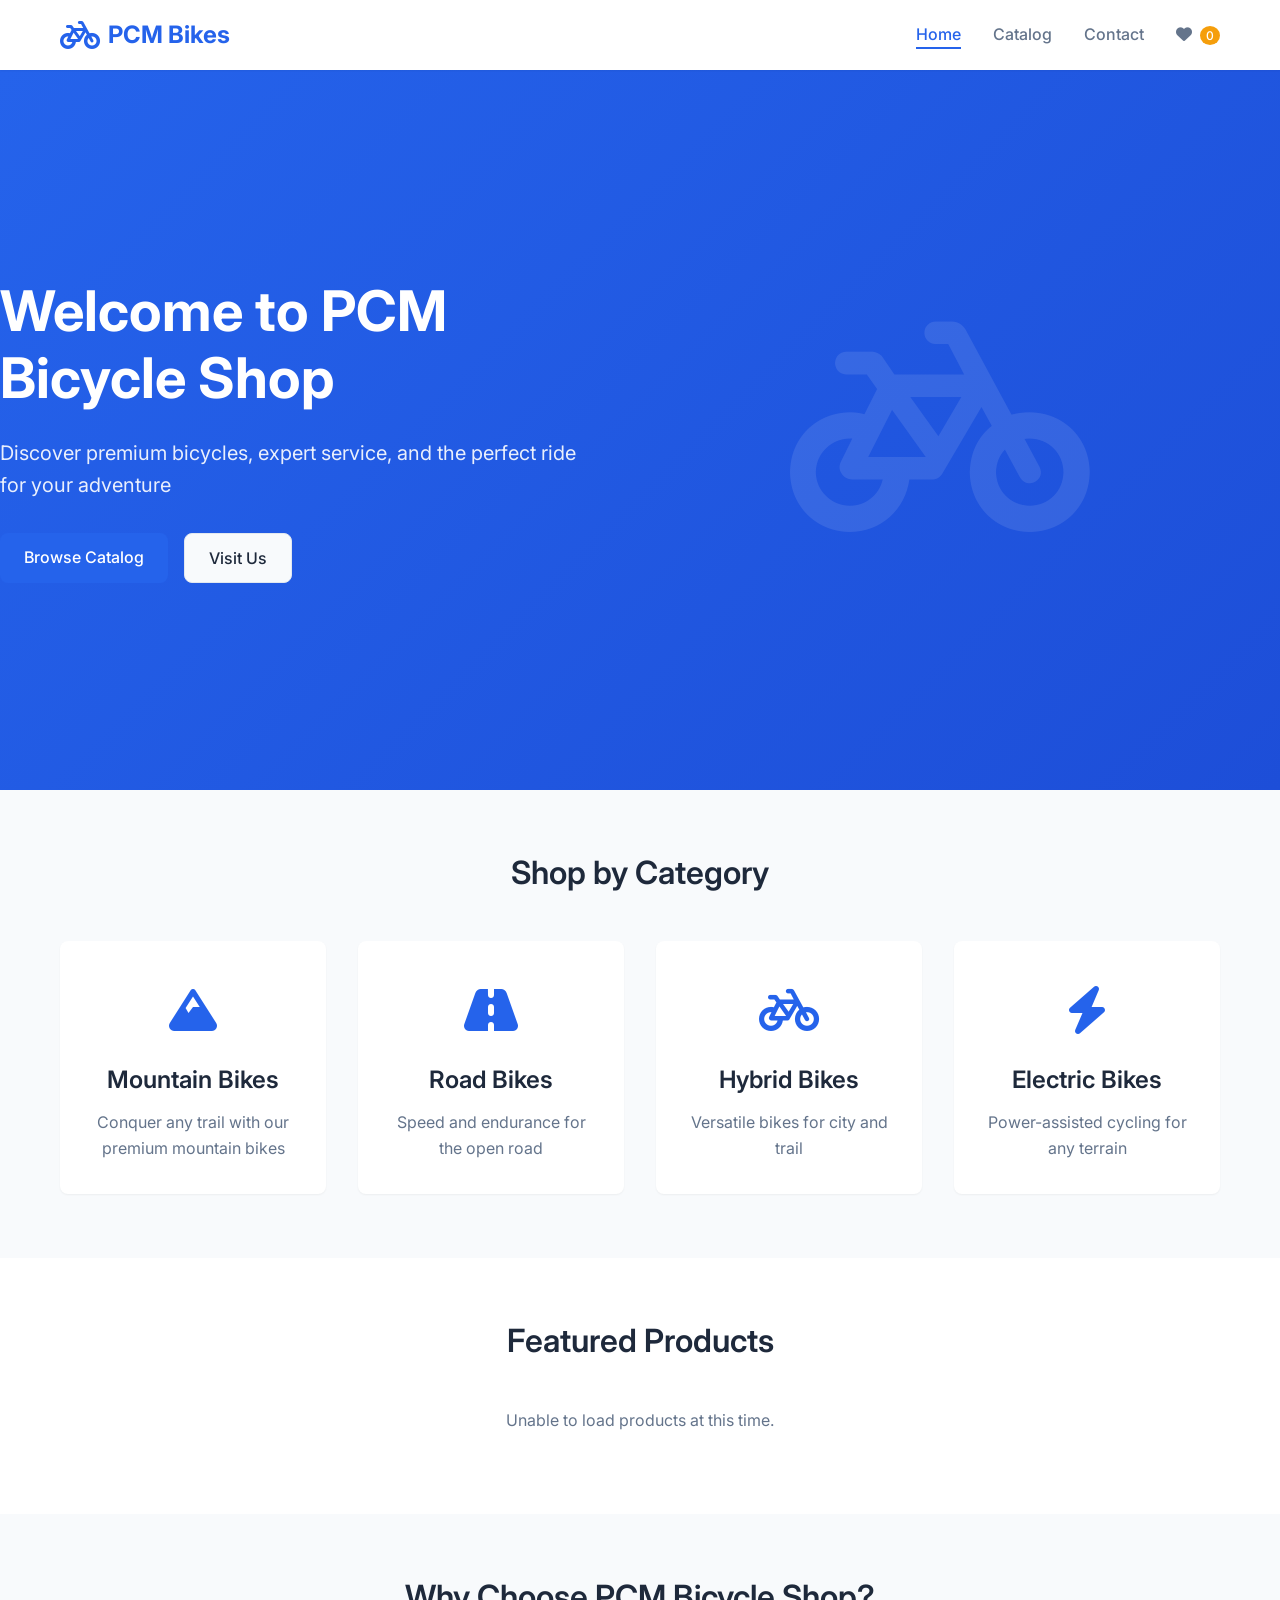
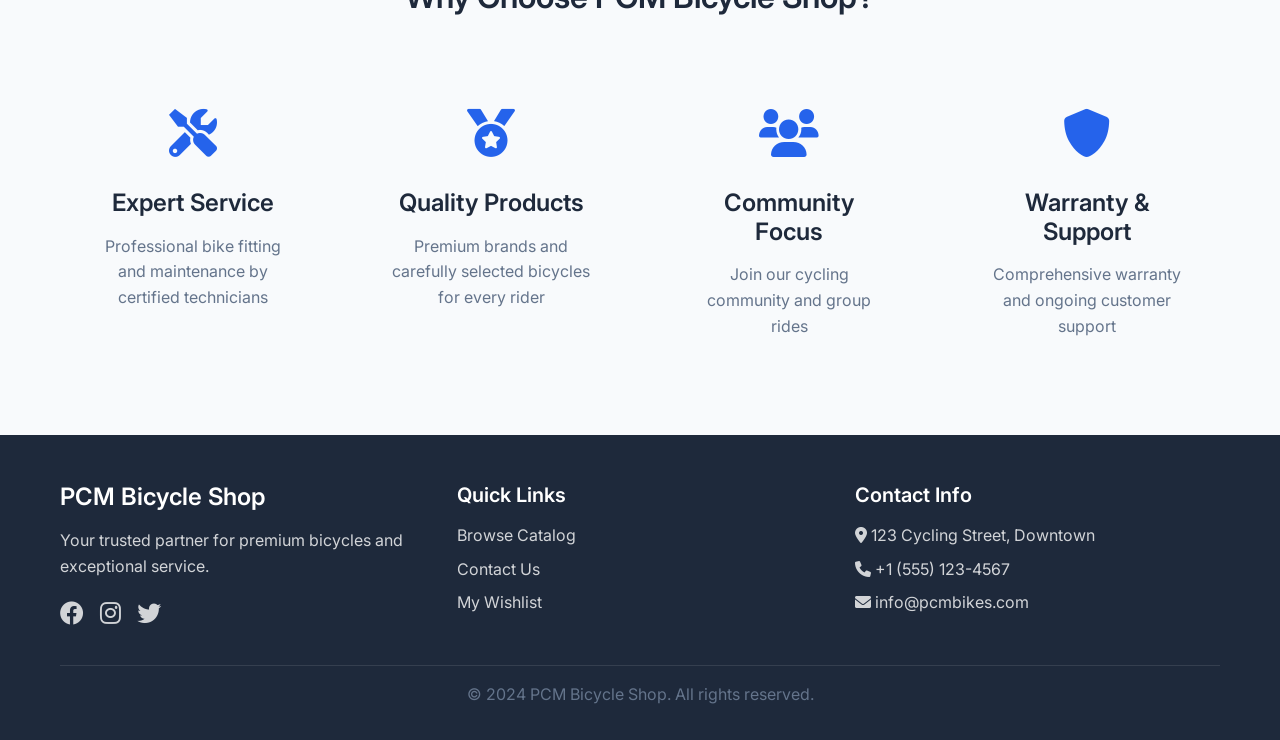
==== index.html @ 99d73397 "Only frontend" ====
<!DOCTYPE html>
<html lang="en">
<head>
    <meta charset="UTF-8">
    <meta name="viewport" content="width=device-width, initial-scale=1.0">
    <title>PCM Bicycle Shop - Premium Bikes & Accessories</title>
    <meta name="description" content="Discover premium bicycles, mountain bikes, road bikes, and cycling accessories at PCM Bicycle Shop. Expert service and quality products.">
    <link rel="stylesheet" href="css/main.css">
    <link rel="stylesheet" href="css/responsive.css">
    <link href="https://fonts.googleapis.com/css2?family=Inter:wght@300;400;500;600;700&display=swap" rel="stylesheet">
    <link rel="stylesheet" href="https://cdnjs.cloudflare.com/ajax/libs/font-awesome/6.0.0/css/all.min.css">
</head>
<body>
    <!-- Navigation -->
    <nav class="navbar">
        <div class="nav-container">
            <div class="nav-logo">
                <i class="fas fa-bicycle"></i>
                <span>PCM Bikes</span>
            </div>
            <ul class="nav-menu">
                <li class="nav-item">
                    <a href="index.html" class="nav-link active">Home</a>
                </li>
                <li class="nav-item">
                    <a href="catalog.html" class="nav-link">Catalog</a>
                </li>
                <li class="nav-item">
                    <a href="contact.html" class="nav-link">Contact</a>
                </li>
                <li class="nav-item">
                    <a href="wishlist.html" class="nav-link">
                        <i class="fas fa-heart"></i>
                        <span class="wishlist-count">0</span>
                    </a>
                </li>
            </ul>
            <div class="hamburger">
                <span class="bar"></span>
                <span class="bar"></span>
                <span class="bar"></span>
            </div>
        </div>
    </nav>

    <!-- Hero Section -->
    <section class="hero">
        <div class="hero-content">
            <h1>Welcome to PCM Bicycle Shop</h1>
            <p>Discover premium bicycles, expert service, and the perfect ride for your adventure</p>
            <div class="hero-buttons">
                <a href="catalog.html" class="btn btn-primary">Browse Catalog</a>
                <a href="contact.html" class="btn btn-secondary">Visit Us</a>
            </div>
        </div>
        <div class="hero-image">
            <div class="bike-animation">
                <i class="fas fa-bicycle"></i>
            </div>
        </div>
    </section>

    <!-- Featured Categories -->
    <section class="categories">
        <div class="container">
            <h2>Shop by Category</h2>
            <div class="category-grid">
                <div class="category-card" data-category="Mountain Bikes">
                    <div class="category-icon">
                        <i class="fas fa-mountain"></i>
                    </div>
                    <h3>Mountain Bikes</h3>
                    <p>Conquer any trail with our premium mountain bikes</p>
                </div>
                <div class="category-card" data-category="Road Bikes">
                    <div class="category-icon">
                        <i class="fas fa-road"></i>
                    </div>
                    <h3>Road Bikes</h3>
                    <p>Speed and endurance for the open road</p>
                </div>
                <div class="category-card" data-category="Hybrid Bikes">
                    <div class="category-icon">
                        <i class="fas fa-bicycle"></i>
                    </div>
                    <h3>Hybrid Bikes</h3>
                    <p>Versatile bikes for city and trail</p>
                </div>
                <div class="category-card" data-category="Electric Bikes">
                    <div class="category-icon">
                        <i class="fas fa-bolt"></i>
                    </div>
                    <h3>Electric Bikes</h3>
                    <p>Power-assisted cycling for any terrain</p>
                </div>
            </div>
        </div>
    </section>

    <!-- Featured Products -->
    <section class="featured-products">
        <div class="container">
            <h2>Featured Products</h2>
            <div class="products-grid" id="featured-products">
                <!-- Products will be loaded dynamically -->
            </div>
        </div>
    </section>

    <!-- Why Choose Us -->
    <section class="why-choose-us">
        <div class="container">
            <h2>Why Choose PCM Bicycle Shop?</h2>
            <div class="features-grid">
                <div class="feature">
                    <div class="feature-icon">
                        <i class="fas fa-tools"></i>
                    </div>
                    <h3>Expert Service</h3>
                    <p>Professional bike fitting and maintenance by certified technicians</p>
                </div>
                <div class="feature">
                    <div class="feature-icon">
                        <i class="fas fa-medal"></i>
                    </div>
                    <h3>Quality Products</h3>
                    <p>Premium brands and carefully selected bicycles for every rider</p>
                </div>
                <div class="feature">
                    <div class="feature-icon">
                        <i class="fas fa-users"></i>
                    </div>
                    <h3>Community Focus</h3>
                    <p>Join our cycling community and group rides</p>
                </div>
                <div class="feature">
                    <div class="feature-icon">
                        <i class="fas fa-shield-alt"></i>
                    </div>
                    <h3>Warranty & Support</h3>
                    <p>Comprehensive warranty and ongoing customer support</p>
                </div>
            </div>
        </div>
    </section>

    <!-- Footer -->
    <footer class="footer">
        <div class="container">
            <div class="footer-content">
                <div class="footer-section">
                    <h3>PCM Bicycle Shop</h3>
                    <p>Your trusted partner for premium bicycles and exceptional service.</p>
                    <div class="social-links">
                        <a href="#"><i class="fab fa-facebook"></i></a>
                        <a href="#"><i class="fab fa-instagram"></i></a>
                        <a href="#"><i class="fab fa-twitter"></i></a>
                    </div>
                </div>
                <div class="footer-section">
                    <h4>Quick Links</h4>
                    <ul>
                        <li><a href="catalog.html">Browse Catalog</a></li>
                        <li><a href="contact.html">Contact Us</a></li>
                        <li><a href="wishlist.html">My Wishlist</a></li>
                    </ul>
                </div>
                <div class="footer-section">
                    <h4>Contact Info</h4>
                    <p><i class="fas fa-map-marker-alt"></i> 123 Cycling Street, Downtown</p>
                    <p><i class="fas fa-phone"></i> +1 (555) 123-4567</p>
                    <p><i class="fas fa-envelope"></i> info@pcmbikes.com</p>
                </div>
            </div>
            <div class="footer-bottom">
                <p>&copy; 2024 PCM Bicycle Shop. All rights reserved.</p>
            </div>
        </div>
    </footer>

    <script src="js/main.js"></script>
</body>
</html>
---- css/main.css ----
/* Reset and Base Styles */
* {
    margin: 0;
    padding: 0;
    box-sizing: border-box;
}

:root {
    --primary-color: #2563eb;
    --primary-dark: #1d4ed8;
    --secondary-color: #64748b;
    --accent-color: #f59e0b;
    --success-color: #10b981;
    --danger-color: #ef4444;
    --warning-color: #f59e0b;
    --text-primary: #1e293b;
    --text-secondary: #64748b;
    --text-light: #94a3b8;
    --bg-primary: #ffffff;
    --bg-secondary: #f8fafc;
    --bg-dark: #1e293b;
    --border-color: #e2e8f0;
    --shadow-sm: 0 1px 2px 0 rgb(0 0 0 / 0.05);
    --shadow-md: 0 4px 6px -1px rgb(0 0 0 / 0.1), 0 2px 4px -2px rgb(0 0 0 / 0.1);
    --shadow-lg: 0 10px 15px -3px rgb(0 0 0 / 0.1), 0 4px 6px -4px rgb(0 0 0 / 0.1);
    --border-radius: 8px;
    --transition: all 0.3s ease;
}

body {
    font-family: 'Inter', -apple-system, BlinkMacSystemFont, 'Segoe UI', Roboto, sans-serif;
    line-height: 1.6;
    color: var(--text-primary);
    background-color: var(--bg-primary);
}

.container {
    max-width: 1200px;
    margin: 0 auto;
    padding: 0 20px;
}

/* Typography */
h1, h2, h3, h4, h5, h6 {
    font-weight: 600;
    line-height: 1.2;
    margin-bottom: 1rem;
}

h1 { font-size: 2.5rem; }
h2 { font-size: 2rem; }
h3 { font-size: 1.5rem; }
h4 { font-size: 1.25rem; }
h5 { font-size: 1.125rem; }
h6 { font-size: 1rem; }

p {
    margin-bottom: 1rem;
    color: var(--text-secondary);
}

/* Buttons */
.btn {
    display: inline-block;
    padding: 12px 24px;
    border: none;
    border-radius: var(--border-radius);
    text-decoration: none;
    font-weight: 500;
    text-align: center;
    cursor: pointer;
    transition: var(--transition);
    font-size: 1rem;
    line-height: 1.5;
}

.btn-primary {
    background-color: var(--primary-color);
    color: white;
}

.btn-primary:hover {
    background-color: var(--primary-dark);
    transform: translateY(-2px);
    box-shadow: var(--shadow-lg);
}

.btn-secondary {
    background-color: var(--bg-secondary);
    color: var(--text-primary);
    border: 1px solid var(--border-color);
}

.btn-secondary:hover {
    background-color: var(--border-color);
    transform: translateY(-2px);
    box-shadow: var(--shadow-md);
}

.btn-outline {
    background-color: transparent;
    color: var(--primary-color);
    border: 2px solid var(--primary-color);
}

.btn-outline:hover {
    background-color: var(--primary-color);
    color: white;
}

/* Navigation */
.navbar {
    background-color: var(--bg-primary);
    box-shadow: var(--shadow-sm);
    position: sticky;
    top: 0;
    z-index: 1000;
    padding: 1rem 0;
}

.nav-container {
    max-width: 1200px;
    margin: 0 auto;
    padding: 0 20px;
    display: flex;
    justify-content: space-between;
    align-items: center;
}

.nav-logo {
    display: flex;
    align-items: center;
    gap: 0.5rem;
    font-size: 1.5rem;
    font-weight: 700;
    color: var(--primary-color);
}

.nav-logo i {
    font-size: 2rem;
}

.nav-menu {
    display: flex;
    list-style: none;
    gap: 2rem;
    align-items: center;
}

.nav-link {
    text-decoration: none;
    color: var(--text-secondary);
    font-weight: 500;
    transition: var(--transition);
    position: relative;
}

.nav-link:hover,
.nav-link.active {
    color: var(--primary-color);
}

.nav-link.active::after {
    content: '';
    position: absolute;
    bottom: -5px;
    left: 0;
    width: 100%;
    height: 2px;
    background-color: var(--primary-color);
}

.wishlist-count {
    background-color: var(--accent-color);
    color: white;
    border-radius: 50%;
    padding: 2px 6px;
    font-size: 0.75rem;
    margin-left: 0.25rem;
}

.hamburger {
    display: none;
    flex-direction: column;
    cursor: pointer;
}

.bar {
    width: 25px;
    height: 3px;
    background-color: var(--text-primary);
    margin: 3px 0;
    transition: var(--transition);
}

/* Hero Section */
.hero {
    background: linear-gradient(135deg, var(--primary-color) 0%, var(--primary-dark) 100%);
    color: white;
    padding: 4rem 0;
    display: flex;
    align-items: center;
    min-height: 80vh;
}

.hero-content {
    flex: 1;
    max-width: 600px;
}

.hero h1 {
    font-size: 3.5rem;
    margin-bottom: 1.5rem;
    font-weight: 700;
}

.hero p {
    font-size: 1.25rem;
    margin-bottom: 2rem;
    color: rgba(255, 255, 255, 0.9);
}

.hero-buttons {
    display: flex;
    gap: 1rem;
    flex-wrap: wrap;
}

.hero-image {
    flex: 1;
    display: flex;
    justify-content: center;
    align-items: center;
}

.bike-animation {
    font-size: 15rem;
    color: rgba(255, 255, 255, 0.1);
    animation: float 6s ease-in-out infinite;
}

@keyframes float {
    0%, 100% { transform: translateY(0px); }
    50% { transform: translateY(-20px); }
}

/* Categories Section */
.categories {
    padding: 4rem 0;
    background-color: var(--bg-secondary);
}

.categories h2 {
    text-align: center;
    margin-bottom: 3rem;
}

.category-grid {
    display: grid;
    grid-template-columns: repeat(auto-fit, minmax(250px, 1fr));
    gap: 2rem;
}

.category-card {
    background-color: var(--bg-primary);
    padding: 2rem;
    border-radius: var(--border-radius);
    text-align: center;
    box-shadow: var(--shadow-sm);
    transition: var(--transition);
    cursor: pointer;
}

.category-card:hover {
    transform: translateY(-5px);
    box-shadow: var(--shadow-lg);
}

.category-icon {
    font-size: 3rem;
    color: var(--primary-color);
    margin-bottom: 1rem;
}

.category-card h3 {
    margin-bottom: 1rem;
    color: var(--text-primary);
}

.category-card p {
    color: var(--text-secondary);
    margin-bottom: 0;
}

/* Featured Products */
.featured-products {
    padding: 4rem 0;
}

.featured-products h2 {
    text-align: center;
    margin-bottom: 3rem;
}

.products-grid {
    display: grid;
    grid-template-columns: repeat(auto-fit, minmax(300px, 1fr));
    gap: 2rem;
}

.product-card {
    background-color: var(--bg-primary);
    border-radius: var(--border-radius);
    overflow: hidden;
    box-shadow: var(--shadow-sm);
    transition: var(--transition);
}

.product-card:hover {
    transform: translateY(-5px);
    box-shadow: var(--shadow-lg);
}

.product-image {
    width: 100%;
    height: 200px;
    background-color: var(--bg-secondary);
    display: flex;
    align-items: center;
    justify-content: center;
    color: var(--text-light);
    font-size: 3rem;
}

.product-info {
    padding: 1.5rem;
}

.product-name {
    font-size: 1.25rem;
    font-weight: 600;
    margin-bottom: 0.5rem;
    color: var(--text-primary);
}

.product-brand {
    color: var(--text-secondary);
    font-size: 0.875rem;
    margin-bottom: 0.5rem;
}

.product-price {
    font-size: 1.5rem;
    font-weight: 700;
    color: var(--primary-color);
    margin-bottom: 1rem;
}

.product-actions {
    display: flex;
    gap: 0.5rem;
}

.btn-wishlist {
    background-color: transparent;
    color: var(--text-secondary);
    border: 1px solid var(--border-color);
    padding: 8px 12px;
    border-radius: var(--border-radius);
    cursor: pointer;
    transition: var(--transition);
}

.btn-wishlist:hover,
.btn-wishlist.active {
    color: var(--danger-color);
    border-color: var(--danger-color);
}

/* Why Choose Us */
.why-choose-us {
    padding: 4rem 0;
    background-color: var(--bg-secondary);
}

.why-choose-us h2 {
    text-align: center;
    margin-bottom: 3rem;
}

.features-grid {
    display: grid;
    grid-template-columns: repeat(auto-fit, minmax(250px, 1fr));
    gap: 2rem;
}

.feature {
    text-align: center;
    padding: 2rem;
}

.feature-icon {
    font-size: 3rem;
    color: var(--primary-color);
    margin-bottom: 1rem;
}

.feature h3 {
    margin-bottom: 1rem;
    color: var(--text-primary);
}

.feature p {
    color: var(--text-secondary);
    margin-bottom: 0;
}

/* Footer */
.footer {
    background-color: var(--bg-dark);
    color: white;
    padding: 3rem 0 1rem;
}

.footer-content {
    display: grid;
    grid-template-columns: repeat(auto-fit, minmax(250px, 1fr));
    gap: 2rem;
    margin-bottom: 2rem;
}

.footer-section h3,
.footer-section h4 {
    color: white;
    margin-bottom: 1rem;
}

.footer-section p {
    color: rgba(255, 255, 255, 0.8);
    margin-bottom: 0.5rem;
}

.footer-section ul {
    list-style: none;
}

.footer-section ul li {
    margin-bottom: 0.5rem;
}

.footer-section ul li a {
    color: rgba(255, 255, 255, 0.8);
    text-decoration: none;
    transition: var(--transition);
}

.footer-section ul li a:hover {
    color: white;
}

.social-links {
    display: flex;
    gap: 1rem;
    margin-top: 1rem;
}

.social-links a {
    color: rgba(255, 255, 255, 0.8);
    font-size: 1.5rem;
    transition: var(--transition);
}

.social-links a:hover {
    color: white;
    transform: translateY(-2px);
}

.footer-bottom {
    border-top: 1px solid rgba(255, 255, 255, 0.1);
    padding-top: 1rem;
    text-align: center;
    color: rgba(255, 255, 255, 0.6);
}

/* Modal */
.modal {
    display: none;
    position: fixed;
    z-index: 2000;
    left: 0;
    top: 0;
    width: 100%;
    height: 100%;
    background-color: rgba(0, 0, 0, 0.5);
}

.modal-content {
    background-color: var(--bg-primary);
    margin: 5% auto;
    padding: 2rem;
    border-radius: var(--border-radius);
    width: 90%;
    max-width: 600px;
    max-height: 80vh;
    overflow-y: auto;
    position: relative;
}

.close {
    color: var(--text-light);
    float: right;
    font-size: 28px;
    font-weight: bold;
    cursor: pointer;
    position: absolute;
    top: 1rem;
    right: 1rem;
}

.close:hover {
    color: var(--text-primary);
}

/* Loading Spinner */
.loading-spinner {
    text-align: center;
    padding: 3rem;
}

.spinner {
    border: 4px solid var(--border-color);
    border-top: 4px solid var(--primary-color);
    border-radius: 50%;
    width: 50px;
    height: 50px;
    animation: spin 1s linear infinite;
    margin: 0 auto 1rem;
}

@keyframes spin {
    0% { transform: rotate(0deg); }
    100% { transform: rotate(360deg); }
}

/* Utility Classes */
.text-center { text-align: center; }
.text-left { text-align: left; }
.text-right { text-align: right; }

.mb-1 { margin-bottom: 0.5rem; }
.mb-2 { margin-bottom: 1rem; }
.mb-3 { margin-bottom: 1.5rem; }
.mb-4 { margin-bottom: 2rem; }

.mt-1 { margin-top: 0.5rem; }
.mt-2 { margin-top: 1rem; }
.mt-3 { margin-top: 1.5rem; }
.mt-4 { margin-top: 2rem; }

.d-none { display: none; }
.d-block { display: block; }
.d-flex { display: flex; }
.d-grid { display: grid; }

.justify-center { justify-content: center; }
.justify-between { justify-content: space-between; }
.align-center { align-items: center; }

.gap-1 { gap: 0.5rem; }
.gap-2 { gap: 1rem; }
.gap-3 { gap: 1.5rem; }
.gap-4 { gap: 2rem; }
---- css/responsive.css ----
/* Responsive Design */

/* Tablet */
@media (max-width: 768px) {
    .hamburger {
        display: flex;
    }
    
    .nav-menu {
        position: fixed;
        left: -100%;
        top: 70px;
        flex-direction: column;
        background-color: var(--bg-primary);
        width: 100%;
        text-align: center;
        transition: 0.3s;
        box-shadow: var(--shadow-md);
        padding: 2rem 0;
    }
    
    .nav-menu.active {
        left: 0;
    }
    
    .nav-menu li {
        margin: 1rem 0;
    }
    
    .hero {
        flex-direction: column;
        text-align: center;
        padding: 3rem 0;
    }
    
    .hero h1 {
        font-size: 2.5rem;
    }
    
    .hero-buttons {
        justify-content: center;
    }
    
    .bike-animation {
        font-size: 10rem;
        margin-top: 2rem;
    }
    
    .category-grid {
        grid-template-columns: repeat(auto-fit, minmax(200px, 1fr));
        gap: 1.5rem;
    }
    
    .products-grid {
        grid-template-columns: repeat(auto-fit, minmax(280px, 1fr));
        gap: 1.5rem;
    }
    
    .features-grid {
        grid-template-columns: repeat(auto-fit, minmax(200px, 1fr));
        gap: 1.5rem;
    }
    
    .footer-content {
        grid-template-columns: repeat(auto-fit, minmax(200px, 1fr));
        gap: 1.5rem;
    }
}

/* Mobile */
@media (max-width: 480px) {
    .container {
        padding: 0 15px;
    }
    
    .hero h1 {
        font-size: 2rem;
    }
    
    .hero p {
        font-size: 1rem;
    }
    
    .hero-buttons {
        flex-direction: column;
        align-items: center;
    }
    
    .bike-animation {
        font-size: 8rem;
    }
    
    .category-grid {
        grid-template-columns: 1fr;
        gap: 1rem;
    }
    
    .category-card {
        padding: 1.5rem;
    }
    
    .products-grid {
        grid-template-columns: 1fr;
        gap: 1rem;
    }
    
    .features-grid {
        grid-template-columns: 1fr;
        gap: 1rem;
    }
    
    .footer-content {
        grid-template-columns: 1fr;
        gap: 1rem;
    }
    
    .modal-content {
        margin: 10% auto;
        padding: 1rem;
        width: 95%;
    }
    
    .btn {
        padding: 10px 20px;
        font-size: 0.875rem;
    }
}

/* Small Mobile */
@media (max-width: 360px) {
    .hero h1 {
        font-size: 1.75rem;
    }
    
    .catalog-header h1,
    .contact-header h1,
    .wishlist-header h1 {
        font-size: 1.75rem;
    }
    
    .category-card,
    .product-card,
    .contact-card {
        padding: 1rem;
    }
    
    .product-info,
    .wishlist-item-info {
        padding: 1rem;
    }
    
    .filters-container {
        gap: 0.75rem;
    }
    
    .filter-options select {
        min-width: 100px;
        font-size: 0.8rem;
    }
}
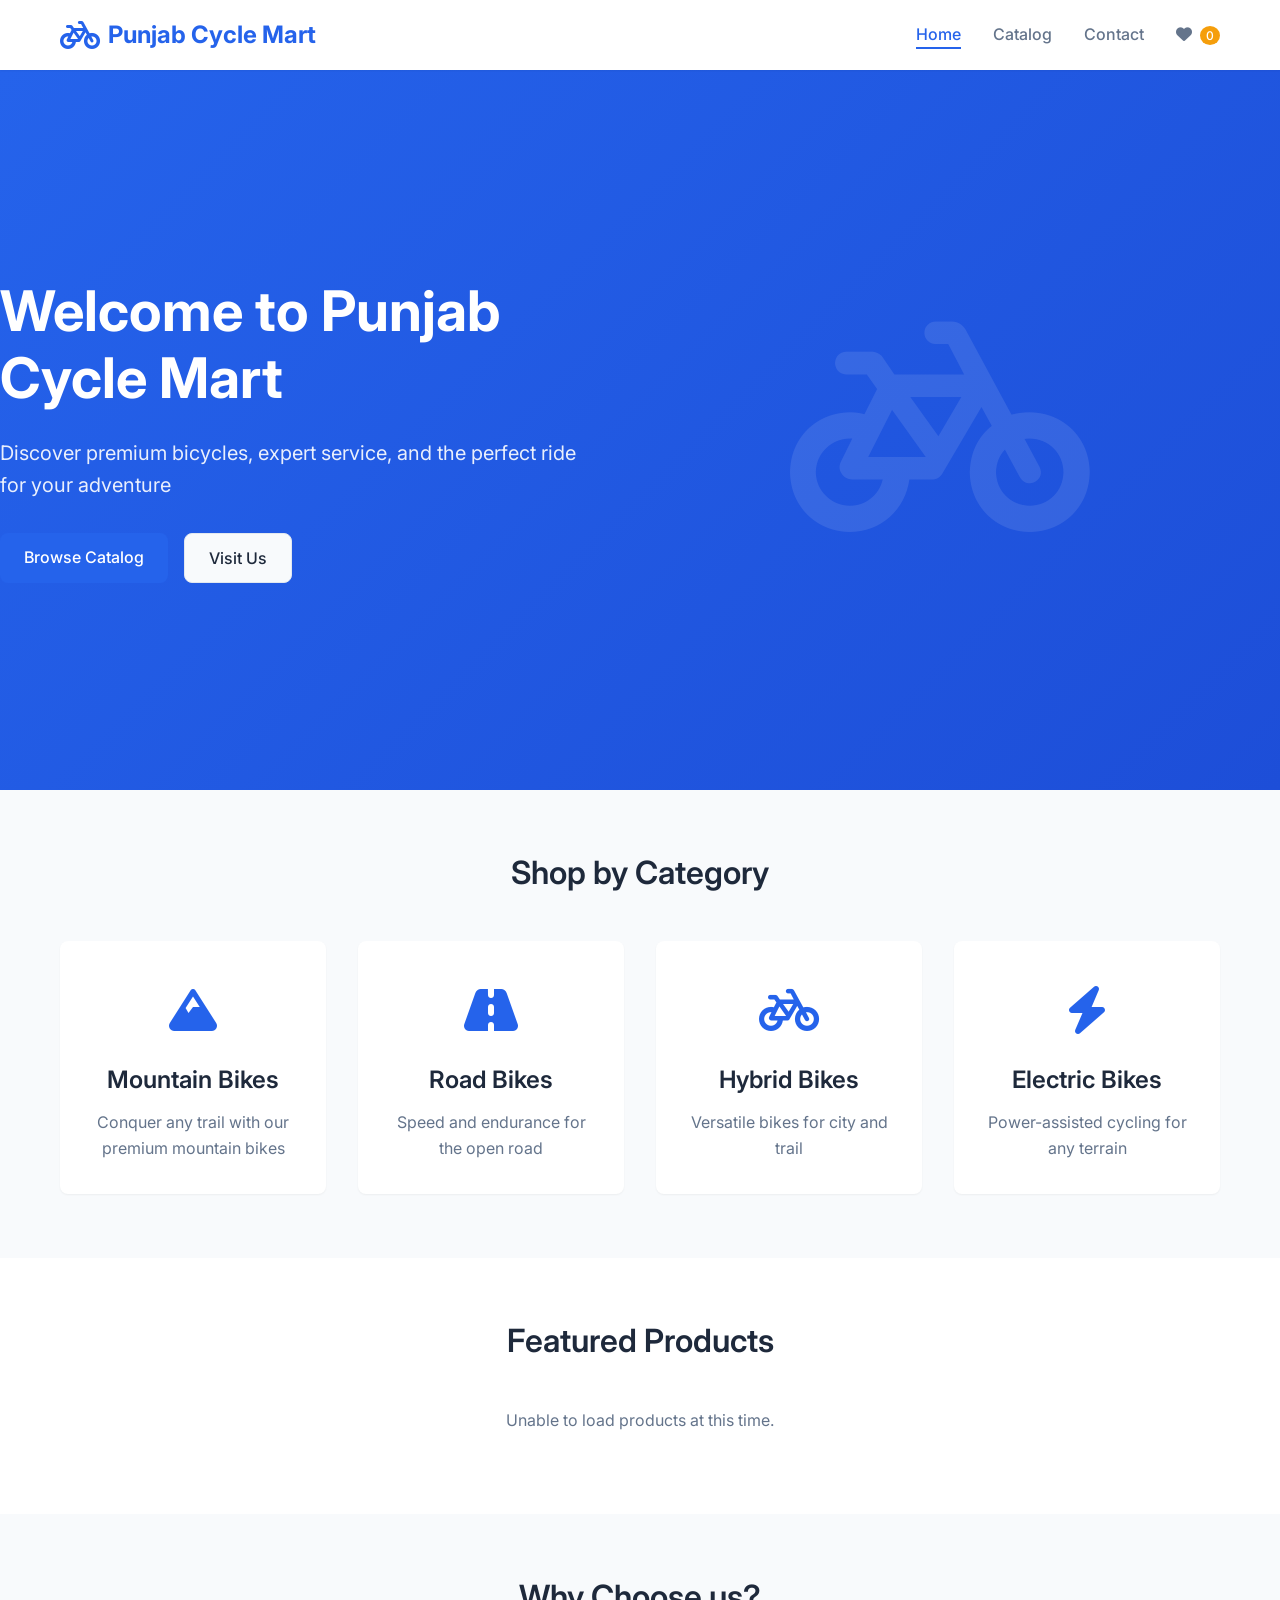
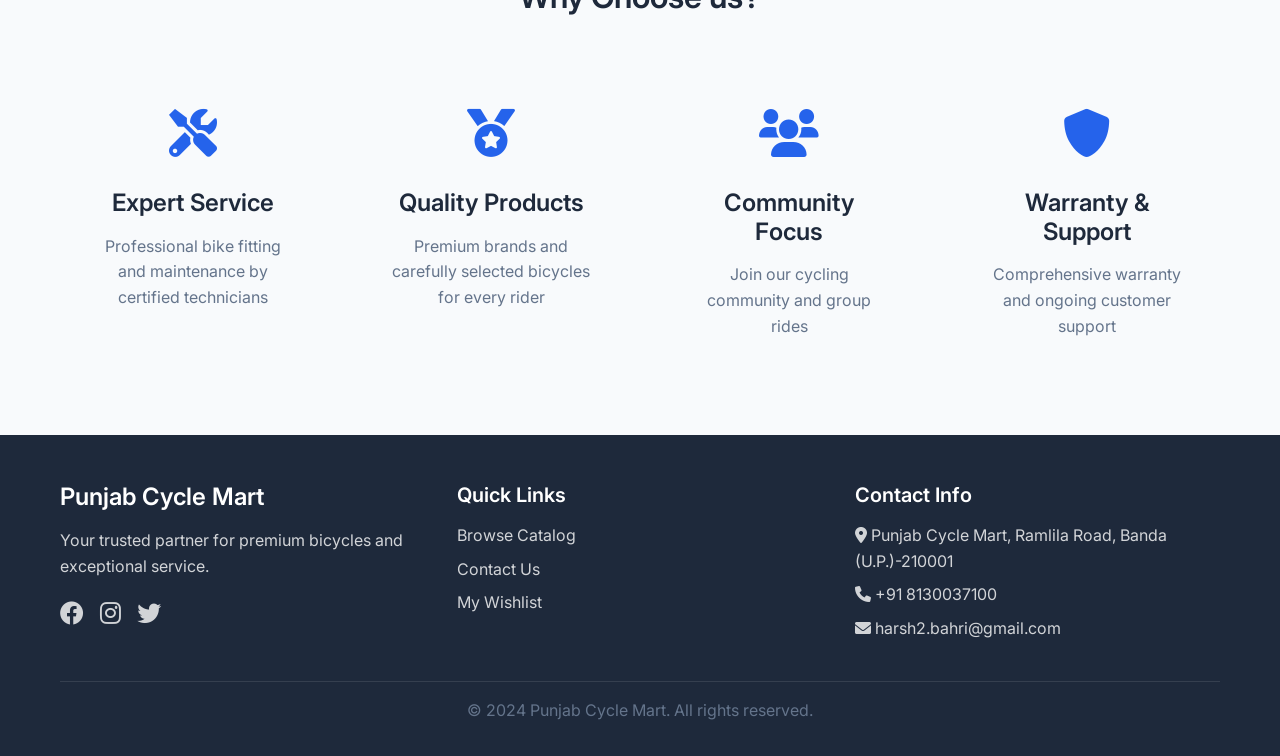
==== commit dcb19d93: "Only frontend" ====
--- a/index.html
+++ b/index.html
@@ -3,7 +3,7 @@
 <head>
     <meta charset="UTF-8">
     <meta name="viewport" content="width=device-width, initial-scale=1.0">
-    <title>PCM Bicycle Shop - Premium Bikes & Accessories</title>
+    <title>Punjab Cycle Mart - Premium Bikes & Accessories</title>
     <meta name="description" content="Discover premium bicycles, mountain bikes, road bikes, and cycling accessories at PCM Bicycle Shop. Expert service and quality products.">
     <link rel="stylesheet" href="css/main.css">
     <link rel="stylesheet" href="css/responsive.css">
@@ -16,7 +16,7 @@
         <div class="nav-container">
             <div class="nav-logo">
                 <i class="fas fa-bicycle"></i>
-                <span>PCM Bikes</span>
+                <span>Punjab Cycle Mart</span>
             </div>
             <ul class="nav-menu">
                 <li class="nav-item">
@@ -46,7 +46,7 @@
     <!-- Hero Section -->
     <section class="hero">
         <div class="hero-content">
-            <h1>Welcome to PCM Bicycle Shop</h1>
+            <h1>Welcome to Punjab Cycle Mart</h1>
             <p>Discover premium bicycles, expert service, and the perfect ride for your adventure</p>
             <div class="hero-buttons">
                 <a href="catalog.html" class="btn btn-primary">Browse Catalog</a>
@@ -110,7 +110,7 @@
     <!-- Why Choose Us -->
     <section class="why-choose-us">
         <div class="container">
-            <h2>Why Choose PCM Bicycle Shop?</h2>
+            <h2>Why Choose us?</h2>
             <div class="features-grid">
                 <div class="feature">
                     <div class="feature-icon">
@@ -149,7 +149,7 @@
         <div class="container">
             <div class="footer-content">
                 <div class="footer-section">
-                    <h3>PCM Bicycle Shop</h3>
+                    <h3>Punjab Cycle Mart</h3>
                     <p>Your trusted partner for premium bicycles and exceptional service.</p>
                     <div class="social-links">
                         <a href="#"><i class="fab fa-facebook"></i></a>
@@ -167,13 +167,13 @@
                 </div>
                 <div class="footer-section">
                     <h4>Contact Info</h4>
-                    <p><i class="fas fa-map-marker-alt"></i> 123 Cycling Street, Downtown</p>
-                    <p><i class="fas fa-phone"></i> +1 (555) 123-4567</p>
-                    <p><i class="fas fa-envelope"></i> info@pcmbikes.com</p>
+                    <p><i class="fas fa-map-marker-alt"></i> Punjab Cycle Mart, Ramlila Road, Banda (U.P.)-210001</p>
+                    <p><i class="fas fa-phone"></i> +91 8130037100</p>
+                    <p><i class="fas fa-envelope"></i> harsh2.bahri@gmail.com</p>
                 </div>
             </div>
             <div class="footer-bottom">
-                <p>&copy; 2024 PCM Bicycle Shop. All rights reserved.</p>
+                <p>&copy; 2024 Punjab Cycle Mart. All rights reserved.</p>
             </div>
         </div>
     </footer>
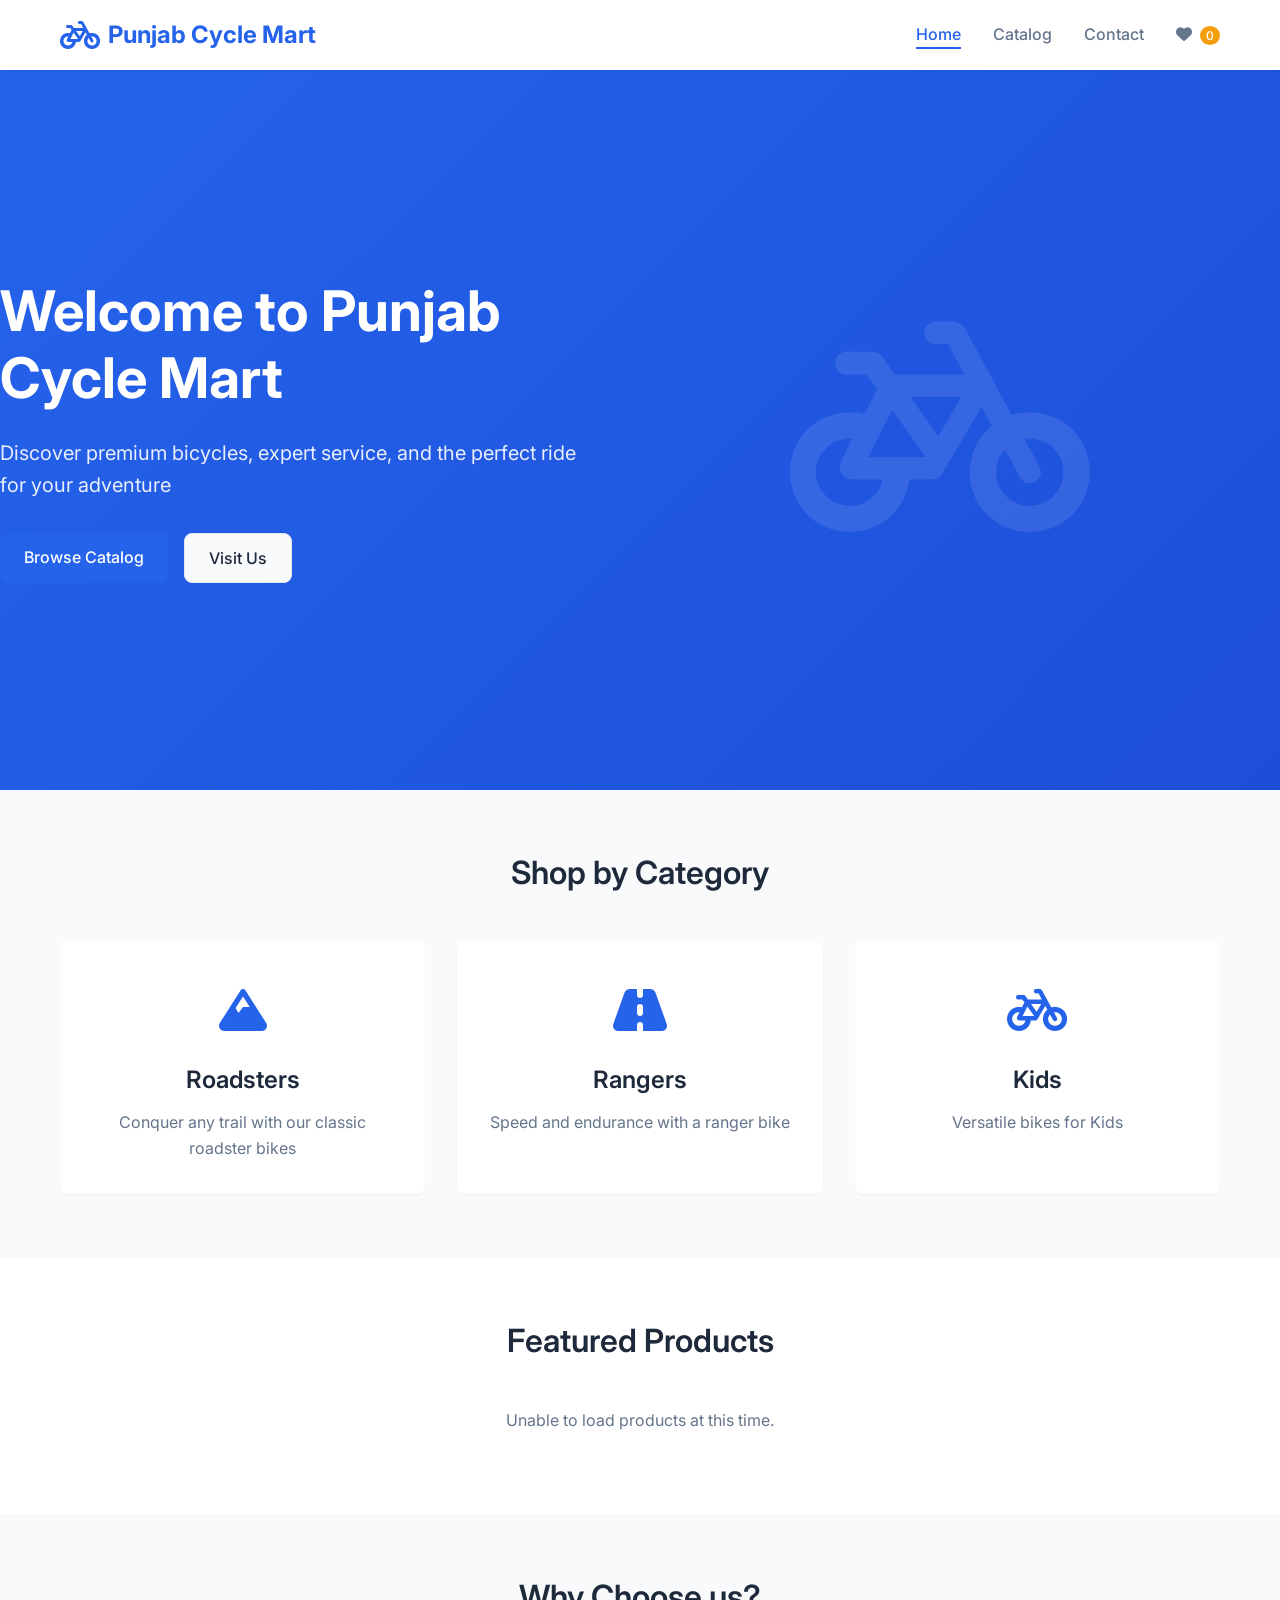
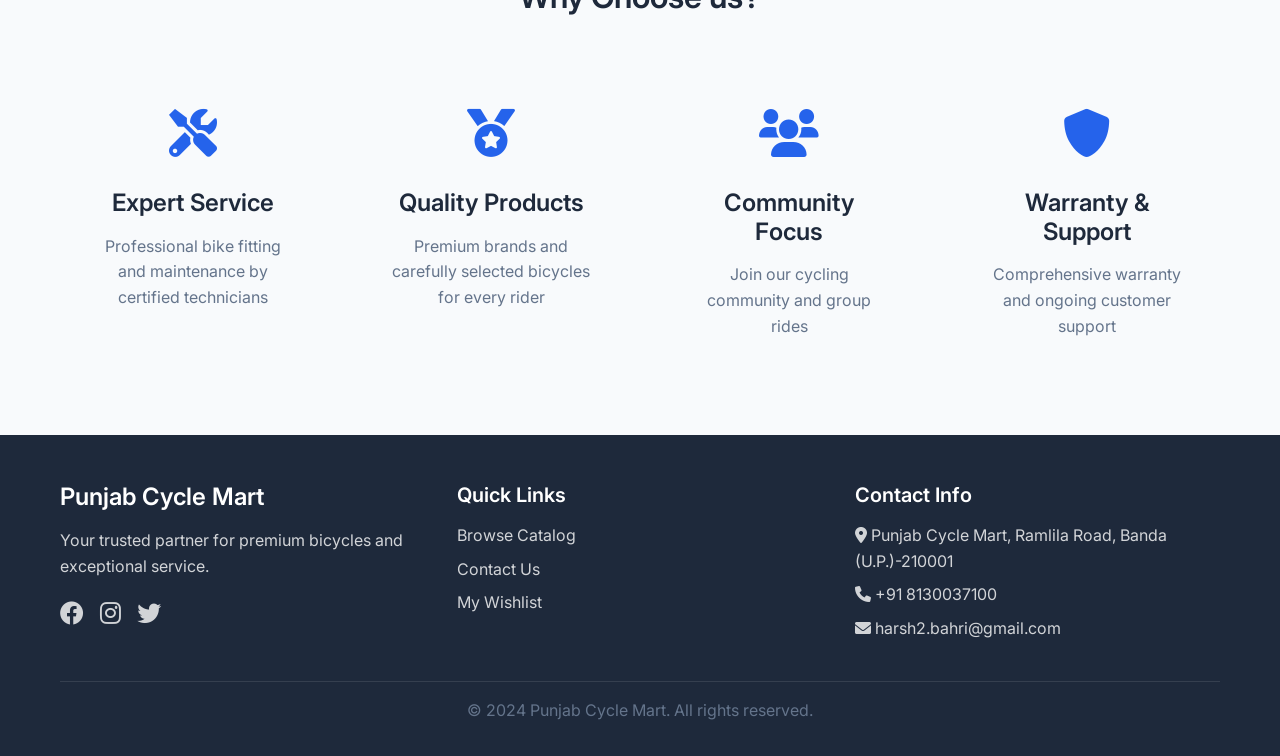
==== commit 2cfc1e54: "Only frontend" ====
--- a/index.html
+++ b/index.html
@@ -69,29 +69,22 @@
                     <div class="category-icon">
                         <i class="fas fa-mountain"></i>
                     </div>
-                    <h3>Mountain Bikes</h3>
-                    <p>Conquer any trail with our premium mountain bikes</p>
+                    <h3>Roadsters</h3>
+                    <p>Conquer any trail with our classic roadster bikes</p>
                 </div>
                 <div class="category-card" data-category="Road Bikes">
                     <div class="category-icon">
                         <i class="fas fa-road"></i>
                     </div>
-                    <h3>Road Bikes</h3>
-                    <p>Speed and endurance for the open road</p>
+                    <h3>Rangers</h3>
+                    <p>Speed and endurance with a ranger bike</p>
                 </div>
                 <div class="category-card" data-category="Hybrid Bikes">
                     <div class="category-icon">
                         <i class="fas fa-bicycle"></i>
                     </div>
-                    <h3>Hybrid Bikes</h3>
-                    <p>Versatile bikes for city and trail</p>
-                </div>
-                <div class="category-card" data-category="Electric Bikes">
-                    <div class="category-icon">
-                        <i class="fas fa-bolt"></i>
-                    </div>
-                    <h3>Electric Bikes</h3>
-                    <p>Power-assisted cycling for any terrain</p>
+                    <h3>Kids</h3>
+                    <p>Versatile bikes for Kids</p>
                 </div>
             </div>
         </div>
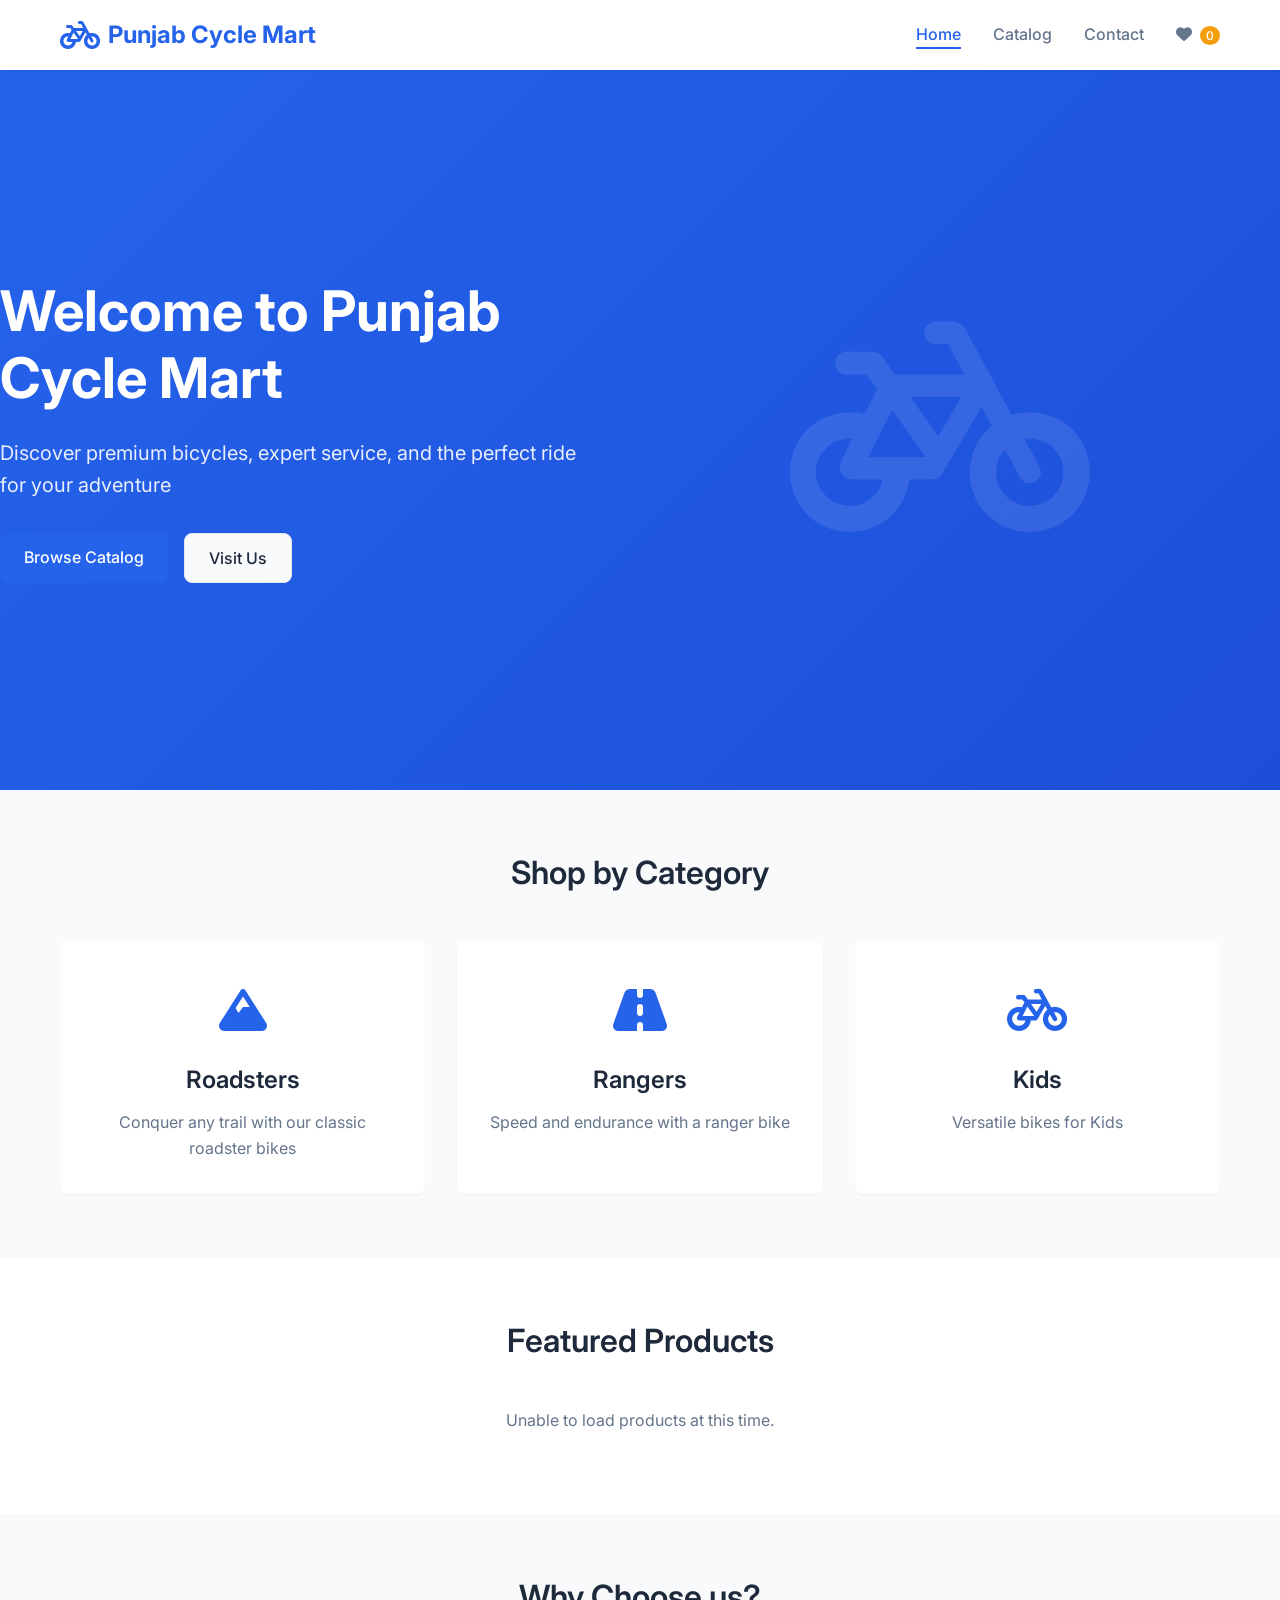
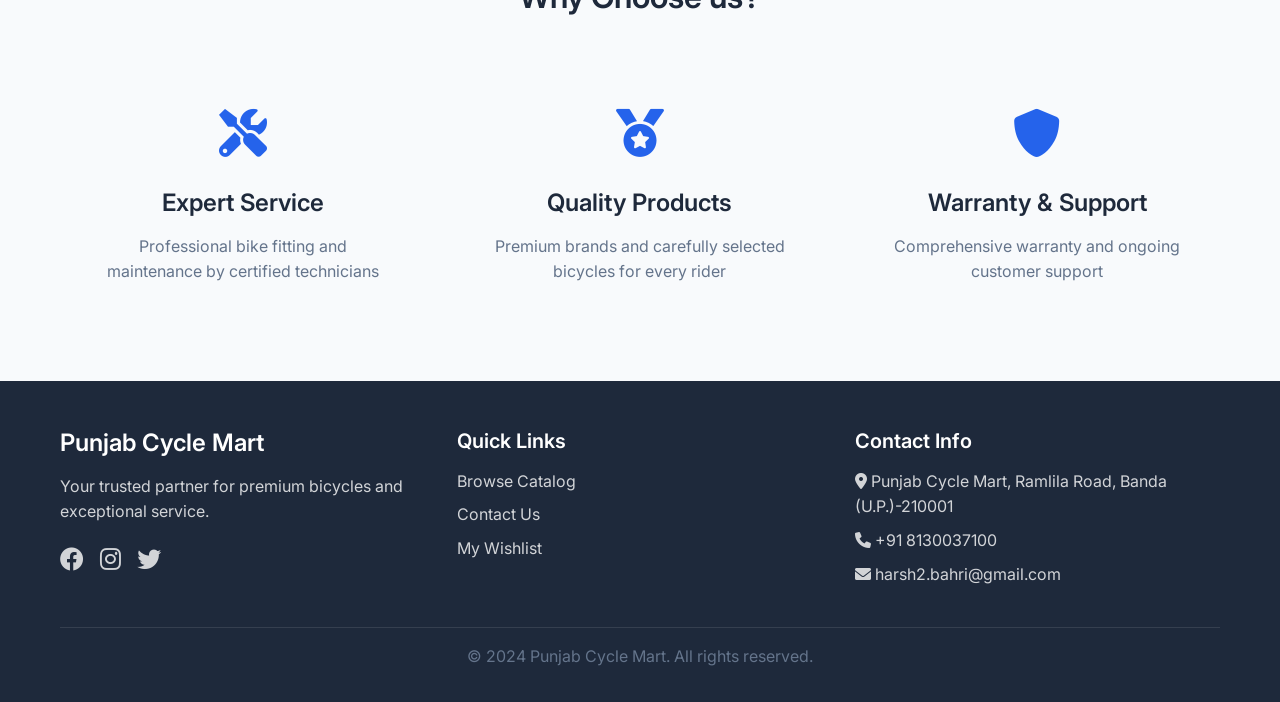
==== commit 7951e577: "Only frontend" ====
--- a/index.html
+++ b/index.html
@@ -121,13 +121,6 @@
                 </div>
                 <div class="feature">
                     <div class="feature-icon">
-                        <i class="fas fa-users"></i>
-                    </div>
-                    <h3>Community Focus</h3>
-                    <p>Join our cycling community and group rides</p>
-                </div>
-                <div class="feature">
-                    <div class="feature-icon">
                         <i class="fas fa-shield-alt"></i>
                     </div>
                     <h3>Warranty & Support</h3>
